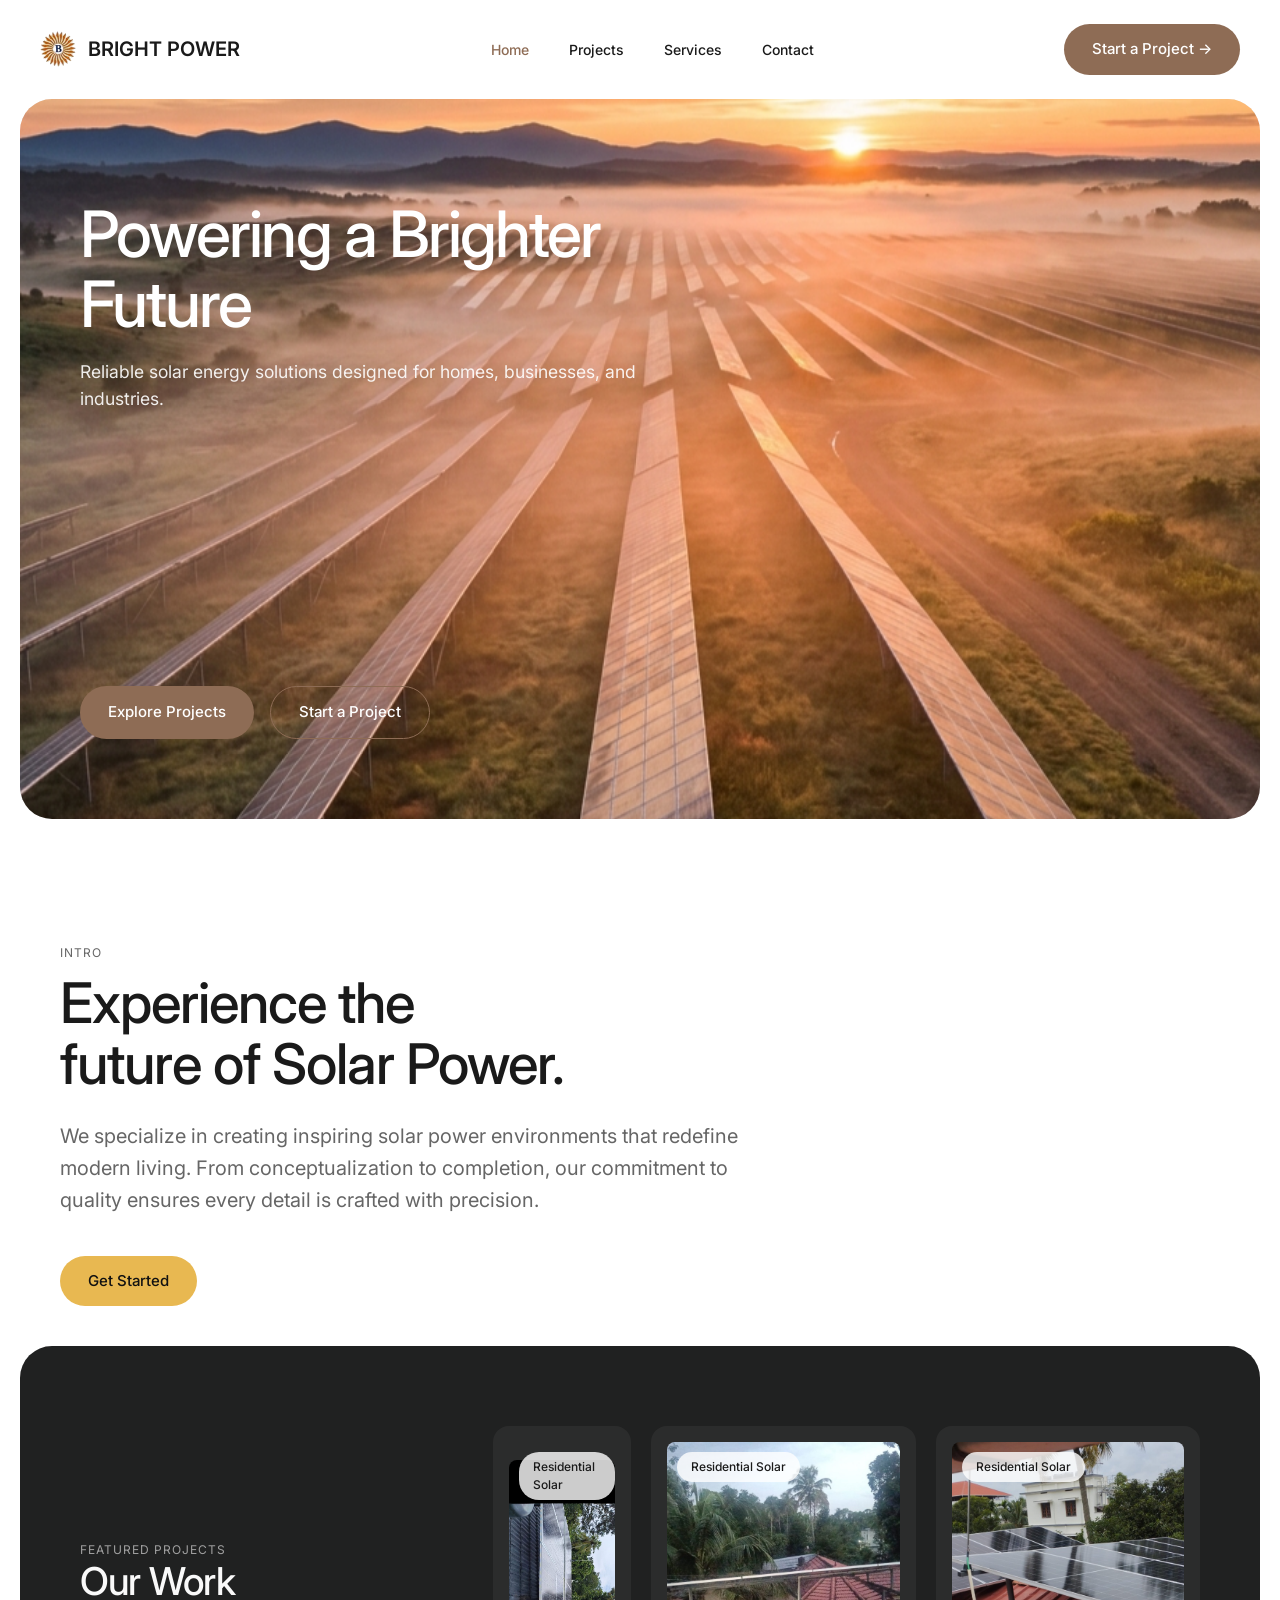
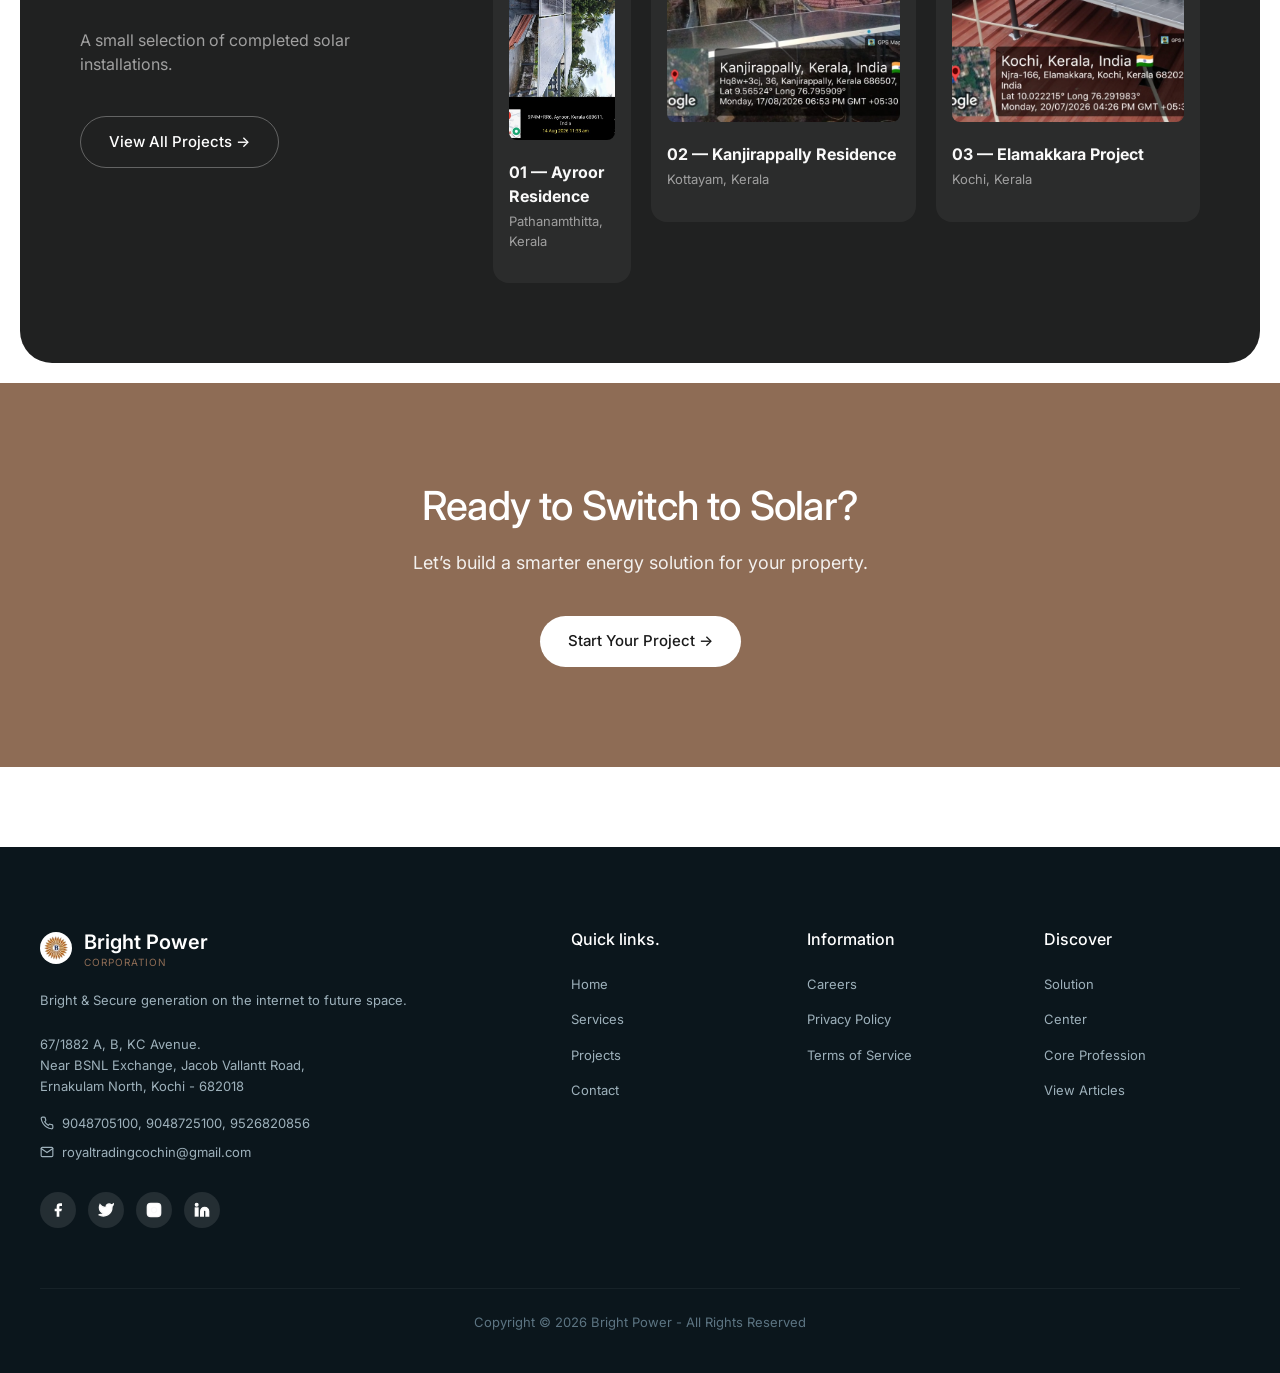
==== index.html @ 122bc117 "Initial commit with fully built Bright Power 2.0 website" ====
<!DOCTYPE html>
<html lang="en">
<head>
    <meta charset="UTF-8">
    <meta name="viewport" content="width=device-width, initial-scale=1.0">
    <title>Bright Power | Powering a Brighter Future</title>
    <meta name="description" content="Reliable solar energy solutions designed for homes, businesses, and industries.">
    <link rel="stylesheet" href="style.css">
</head>
<body>

    <div class="page-wrapper">
        <header>
            <a href="index.html" class="logo">
                <img src="logo.png" alt="Bright Power Logo" style="height: 36px; width: auto; object-fit: contain;">
                BRIGHT POWER
            </a>
            <nav class="nav-links">
                <a href="index.html" style="color: var(--accent);">Home</a>
                <a href="projects.html">Projects</a>
                <a href="services.html">Services</a>
                <a href="contact.html">Contact</a>
            </nav>
            <a href="contact.html" class="btn">Start a Project &rarr;</a>
        </header>

        <section class="hero">
            <img src="hero_sunrise_solar.jpg" alt="" class="hero-img">
            
            <div class="hero-content">
                <div class="hero-text">
                    <h1>Powering a Brighter Future</h1>
                    <p>Reliable solar energy solutions designed for homes, businesses, and industries.</p>
                </div>
                
                <div class="hero-overlays" style="margin-top: auto; padding-bottom: 20px;">
                    <div style="display: flex; gap: 16px;">
                        <a href="projects.html" class="btn">Explore Projects</a>
                        <a href="contact.html" class="btn" style="background: transparent; border: 1px solid var(--accent); color: #fff;">Start a Project</a>
                    </div>
                </div>
            </div>
        </section>

        <!-- Intro -->
        <section class="inner-header" style="padding: 100px 60px 40px; text-align: left; max-width: 1000px; margin: 0;">
            <span style="text-transform: uppercase; letter-spacing: 1px; font-size: 12px; color: var(--text-muted);">Intro</span>
            <h2 style="font-size: 56px; margin-top: 10px; line-height: 1.1; font-weight: 500; letter-spacing: -1px;">Experience the<br>future of Solar Power.</h2>
            <p style="color: var(--text-muted); font-size: 20px; margin-top: 24px; max-width: 700px; line-height: 1.6;">We specialize in creating inspiring solar power environments that redefine modern living. From conceptualization to completion, our commitment to quality ensures every detail is crafted with precision.</p>
            <a href="contact.html" class="btn" style="margin-top: 40px; display: inline-block; background-color: #E8B851; color: #111;">Get Started</a>
        </section>


        <!-- Featured Projects -->
        <section class="projects-section">
            <div class="proj-header">
                <span style="text-transform: uppercase; letter-spacing: 1px; font-size: 12px; color: #A0A0A0;">Featured Projects</span>
                <h2>Our Work</h2>
                <p>A small selection of completed solar installations.</p>
                <a href="projects.html" class="btn btn-outline" style="align-self: flex-start;">View All Projects &rarr;</a>
            </div>

            <div class="proj-cards">
                <a href="ayroor.html" style="display: block;">
                    <div class="p-card">
                        <span class="card-tag">Residential Solar</span>
                        <img src="ayroor_exterior.jpg" alt="Ayroor Residence">
                        <h4>01 — Ayroor Residence</h4>
                        <p>Pathanamthitta, Kerala</p>
                    </div>
                </a>
                
                <a href="kanjirappally.html" style="display: block;">
                    <div class="p-card">
                        <span class="card-tag">Residential Solar</span>
                        <img src="kanjirappally_exterior.jpg" alt="Kanjirappally Residence">
                        <h4>02 — Kanjirappally Residence</h4>
                        <p>Kottayam, Kerala</p>
                    </div>
                </a>

                <a href="elamakkara.html" style="display: block;">
                    <div class="p-card">
                        <span class="card-tag">Residential Solar</span>
                        <img src="elamakkara_exterior.jpg" alt="Elamakkara Project">
                        <h4>03 — Elamakkara Project</h4>
                        <p>Kochi, Kerala</p>
                    </div>
                </a>
            </div>
        </section>

        <!-- Closing CTA -->
        <section style="background-color: var(--accent); color: #fff; padding: 100px 60px; text-align: center;">
            <h2 style="font-size: 40px; margin-bottom: 20px;">Ready to Switch to Solar?</h2>
            <p style="font-size: 18px; margin-bottom: 40px; opacity: 0.9;">Let’s build a smarter energy solution for your property.</p>
            <a href="contact.html" class="btn" style="background: #fff; color: var(--text-dark);">Start Your Project &rarr;</a>
        </section>

        <!-- Footer -->
        <footer class="main-footer">
            <div class="footer-grid">
                <div class="footer-col">
                    <a href="index.html" class="logo">
                        <div style="background: #fff; border-radius: 50%; padding: 4px; display: inline-flex; align-items: center; justify-content: center; height: 32px; width: 32px;">
                            <img src="logo.png" alt="Bright Power Logo" style="height: 24px; width: auto;">
                        </div>
                        <div style="display: flex; flex-direction: column;">
                            <span>Bright Power</span>
                            <span style="font-size: 10px; font-weight: 400; color: var(--accent); letter-spacing: 1px; margin-top: -2px;">CORPORATION</span>
                        </div>
                    </a>
                    <p class="footer-tagline">Bright & Secure generation on the internet to future space.</p>
                    
                    <div class="footer-contact-info">
                        <p>
                            67/1882 A, B, KC Avenue.<br>
                            Near BSNL Exchange, Jacob Vallantt Road,<br>
                            Ernakulam North, Kochi - 682018
                        </p>
                        <p style="margin-top: 16px;">
                            <svg width="14" height="14" viewBox="0 0 24 24" fill="none" stroke="currentColor" stroke-width="2" stroke-linecap="round" stroke-linejoin="round" style="margin-top: 3px;"><path d="M22 16.92v3a2 2 0 0 1-2.18 2 19.79 19.79 0 0 1-8.63-3.07 19.5 19.5 0 0 1-6-6 19.79 19.79 0 0 1-3.07-8.67A2 2 0 0 1 4.11 2h3a2 2 0 0 1 2 1.72 12.84 12.84 0 0 0 .7 2.81 2 2 0 0 1-.45 2.11L8.09 9.91a16 16 0 0 0 6 6l1.27-1.27a2 2 0 0 1 2.11-.45 12.84 12.84 0 0 0 2.81.7A2 2 0 0 1 22 16.92z"></path></svg>
                            9048705100, 9048725100, 9526820856
                        </p>
                        <p>
                            <svg width="14" height="14" viewBox="0 0 24 24" fill="none" stroke="currentColor" stroke-width="2" stroke-linecap="round" stroke-linejoin="round" style="margin-top: 3px;"><path d="M4 4h16c1.1 0 2 .9 2 2v12c0 1.1-.9 2-2 2H4c-1.1 0-2-.9-2-2V6c0-1.1.9-2 2-2z"></path><polyline points="22,6 12,13 2,6"></polyline></svg>
                            <a href="mailto:royaltradingcochin@gmail.com">royaltradingcochin@gmail.com</a>
                        </p>
                    </div>

                    <div class="social-links">
                        <a href="https://www.facebook.com/share/1CF2pqu2Mk/?mibextid=wwXIfr" target="_blank" class="social-icon">
                            <svg viewBox="0 0 24 24" fill="currentColor" stroke="none"><path d="M18 2h-3a5 5 0 0 0-5 5v3H7v4h3v8h4v-8h3l1-4h-4V7a1 1 0 0 1 1-1h3z"></path></svg>
                        </a>
                        <a href="#" class="social-icon">
                            <svg viewBox="0 0 24 24" fill="none" stroke="currentColor" stroke-width="2"><path d="M23 3a10.9 10.9 0 0 1-3.14 1.53 4.48 4.48 0 0 0-7.86 3v1A10.66 10.66 0 0 1 3 4s-4 9 5 13a11.64 11.64 0 0 1-7 2c9 5 20 0 20-11.5a4.5 4.5 0 0 0-.08-.83A7.72 7.72 0 0 0 23 3z"></path></svg>
                        </a>
                        <a href="#" class="social-icon">
                            <svg viewBox="0 0 24 24" fill="none" stroke="currentColor" stroke-width="2"><rect x="2" y="2" width="20" height="20" rx="5" ry="5"></rect><path d="M16 11.37A4 4 0 1 1 12.63 8 4 4 0 0 1 16 11.37z"></path><line x1="17.5" y1="6.5" x2="17.51" y2="6.5"></line></svg>
                        </a>
                        <a href="#" class="social-icon">
                            <svg viewBox="0 0 24 24" fill="none" stroke="currentColor" stroke-width="2"><path d="M16 8a6 6 0 0 1 6 6v7h-4v-7a2 2 0 0 0-2-2 2 2 0 0 0-2 2v7h-4v-7a6 6 0 0 1 6-6z"></path><rect x="2" y="9" width="4" height="12"></rect><circle cx="4" cy="4" r="2"></circle></svg>
                        </a>
                    </div>
                </div>

                <div class="footer-col">
                    <h4>Quick links.</h4>
                    <ul class="footer-links">
                        <li><a href="index.html">Home</a></li>
                        <li><a href="services.html">Services</a></li>
                        <li><a href="projects.html">Projects</a></li>
                        <li><a href="contact.html">Contact</a></li>
                    </ul>
                </div>

                <div class="footer-col">
                    <h4>Information</h4>
                    <ul class="footer-links">
                        <li><a href="careers.html">Careers</a></li>
                        <li><a href="privacy.html">Privacy Policy</a></li>
                        <li><a href="terms.html">Terms of Service</a></li>
                    </ul>
                </div>

                <div class="footer-col">
                    <h4>Discover</h4>
                    <ul class="footer-links">
                        <li><a href="solution.html">Solution</a></li>
                        <li><a href="center.html">Center</a></li>
                        <li><a href="profession.html">Core Profession</a></li>
                        <li><a href="articles.html">View Articles</a></li>
                    </ul>
                </div>
            </div>

            <div class="footer-bottom">
                Copyright &copy; 2026 Bright Power - All Rights Reserved
            </div>
        </footer>
    </div>

    <script>
        document.addEventListener("scroll", function() {
            const heroImg = document.querySelector(".hero-img");
            if (heroImg) {
                const scrolled = window.scrollY;
                heroImg.style.transform = `scale(1.15) translateY(${scrolled * 0.4}px)`;
            }
        });
    </script>
</body>
</html>
---- style.css ----
@import url('https://fonts.googleapis.com/css2?family=Inter:wght@300;400;500;600&display=swap');

:root {
  --bg-outer: #C9D5D6;
  --bg-inner: #FFFFFF;
  --bg-light: #F4F4F4;
  --bg-dark: #202121;
  
  --accent: #8E6C55;
  --accent-hover: #735541;
  
  --text-dark: #1A1A1A;
  --text-muted: #666666;
  --text-light: #F9F9F9;
  
  --radius-lg: 32px;
  --radius-md: 16px;
  --radius-sm: 8px;
  
  --container-width: 1400px;
}

* {
  margin: 0;
  padding: 0;
  box-sizing: border-box;
}

body {
  font-family: 'Inter', sans-serif;
  background-color: var(--bg-inner);
  color: var(--text-dark);
  line-height: 1.5;
  padding: 0;
}

.page-wrapper {
  width: 100%;
  margin: 0;
  background-color: var(--bg-inner);
  border-radius: 0;
  overflow-x: hidden;
  box-shadow: none;
}

a {
  text-decoration: none;
  color: inherit;
}

img {
  max-width: 100%;
  display: block;
}

/* Typography */
h1 {
  font-size: clamp(3rem, 5vw, 4.5rem);
  font-weight: 500;
  line-height: 1.1;
  letter-spacing: -0.03em;
}

h2 {
  font-size: clamp(2rem, 3vw, 3rem);
  font-weight: 500;
  line-height: 1.15;
  letter-spacing: -0.02em;
}

/* Buttons */
.btn {
  display: inline-flex;
  align-items: center;
  justify-content: center;
  gap: 12px;
  background-color: var(--accent);
  color: #fff;
  padding: 14px 28px;
  border-radius: 40px;
  font-weight: 500;
  font-size: 15px;
  transition: all 0.3s ease;
  border: none;
  cursor: pointer;
}

.btn:hover {
  background-color: var(--accent-hover);
}

.btn-outline {
  background-color: transparent;
  border: 1px solid rgba(255,255,255,0.3);
  color: #fff;
}

.btn-outline:hover {
  background-color: rgba(255,255,255,0.1);
}

.icon-arrow {
  width: 16px;
  height: 16px;
}

/* Header */
header {
  display: flex;
  justify-content: space-between;
  align-items: center;
  padding: 24px 40px;
}

.logo {
  font-weight: 600;
  font-size: 20px;
  display: flex;
  align-items: center;
  gap: 12px;
}

.nav-links {
  display: flex;
  gap: 40px;
  font-size: 14px;
  font-weight: 500;
}

.nav-links a {
  color: var(--text-dark);
  transition: color 0.3s;
}

.nav-links a:hover {
  color: var(--accent);
}

/* Hero Section */
.hero {
  position: relative;
  margin: 0 20px 20px;
  border-radius: var(--radius-lg);
  overflow: hidden;
  height: 80vh;
  min-height: 600px;
  background-color: #eee;
}

.hero-img {
  width: 100%;
  height: 100%;
  object-fit: cover;
  transform: scale(1.15);
  will-change: transform;
}

.hero-content {
  position: absolute;
  top: 0;
  left: 0;
  width: 100%;
  height: 100%;
  padding: 60px;
  display: flex;
  flex-direction: column;
}

.hero-text {
  max-width: 600px;
  padding: 40px 0;
}

.hero-text h1 {
  color: #ffffff;
}

.hero-text p {
  margin: 20px 0 30px;
  font-size: 1.1rem;
  color: rgba(255, 255, 255, 0.9);
}

/* Hero Overlays */
.hero-overlays {
  margin-top: auto;
  display: flex;
  justify-content: space-between;
  align-items: flex-end;
  pointer-events: none;
}

.hero-overlays > * {
  pointer-events: auto;
}

.service-tags {
  display: flex;
  flex-wrap: wrap;
  gap: 12px;
  max-width: 400px;
}

.tag {
  background-color: rgba(255, 255, 255, 0.9);
  padding: 10px 20px;
  border-radius: 40px;
  font-size: 14px;
  font-weight: 500;
  box-shadow: 0 4px 10px rgba(0,0,0,0.05);
}

.mini-projects {
  display: flex;
  gap: 20px;
}

.mini-card {
  background: #fff;
  padding: 12px;
  border-radius: var(--radius-md);
  display: flex;
  align-items: center;
  gap: 16px;
  box-shadow: 0 10px 30px rgba(0,0,0,0.1);
}

.mini-card img {
  width: 80px;
  height: 80px;
  object-fit: cover;
  border-radius: var(--radius-sm);
}

.mini-card h4 {
  font-size: 14px;
  font-weight: 600;
  width: 120px;
}

/* Process Section */
.process-section {
  padding: 100px 60px;
  background-color: var(--bg-light);
}

.process-header h2 {
  max-width: 500px;
  margin-bottom: 20px;
}

.process-header p {
  color: var(--text-muted);
  max-width: 400px;
  margin-bottom: 60px;
}

.process-grid {
  display: grid;
  grid-template-columns: 1fr 1fr;
  gap: 60px;
  align-items: center;
}

.process-list {
  display: flex;
  flex-direction: column;
}

.process-item {
  display: flex;
  align-items: center;
  padding: 24px 30px;
  border-radius: var(--radius-sm);
  transition: background-color 0.3s;
  cursor: pointer;
}

.process-item:hover, .process-item.active {
  background-color: #E6E1DC; /* Soft bronze/beige */
}

.p-num {
  font-size: 16px;
  color: var(--text-muted);
  width: 50px;
}

.p-title {
  flex: 1;
  font-size: 18px;
  font-weight: 500;
}

.p-icon {
  width: 40px;
  height: 40px;
  border-radius: 50%;
  border: 1px solid var(--text-muted);
  display: flex;
  align-items: center;
  justify-content: center;
  color: var(--text-muted);
  transition: all 0.3s;
}

.process-item:hover .p-icon, .process-item.active .p-icon {
  background-color: var(--accent);
  border-color: var(--accent);
  color: #fff;
}

.process-image img {
  width: 100%;
  border-radius: var(--radius-lg);
  object-fit: cover;
  height: 500px;
}

/* Dark Projects Section */
.projects-section {
  background-color: var(--bg-dark);
  color: var(--text-light);
  margin: 0 20px 20px;
  padding: 80px 60px;
  border-radius: var(--radius-lg);
  display: grid;
  grid-template-columns: 1fr 2fr;
  gap: 60px;
}

.proj-header {
  display: flex;
  flex-direction: column;
  justify-content: center;
}

.proj-header h2 {
  margin-bottom: 24px;
}

.proj-header p {
  color: #A0A0A0;
  margin-bottom: 40px;
}

.proj-cards {
  display: flex;
  gap: 20px;
}

.p-card {
  flex: 1;
  background-color: rgba(255,255,255,0.05);
  border-radius: var(--radius-md);
  padding: 16px;
  display: flex;
  flex-direction: column;
  transition: transform 0.3s;
}

.p-card:hover {
  transform: translateY(-10px);
}

.p-card .card-tag {
  align-self: flex-start;
  background: rgba(255,255,255,0.8);
  color: var(--text-dark);
  padding: 6px 14px;
  border-radius: 20px;
  font-size: 12px;
  font-weight: 500;
  margin-bottom: -40px; /* pull image up slightly behind tag */
  z-index: 2;
  position: relative;
  margin-left: 10px;
  margin-top: 10px;
}

.p-card img {
  width: 100%;
  height: 280px;
  object-fit: cover;
  border-radius: var(--radius-sm);
  margin-bottom: 20px;
}

.p-card h4 {
  font-size: 16px;
  margin-bottom: 4px;
}

.p-card p {
  font-size: 13px;
  color: #A0A0A0;
  margin-bottom: 16px;
}

.p-link {
  font-size: 13px;
  color: #fff;
  display: flex;
  align-items: center;
  justify-content: space-between;
  border-top: 1px solid rgba(255,255,255,0.1);
  padding-top: 16px;
  margin-top: auto;
}

/* Generic Layout specific to inner pages */
.inner-header {
  padding: 60px;
  text-align: center;
  max-width: 800px;
  margin: 0 auto;
}

.inner-content {
  padding: 0 60px 80px;
}

/* Contact Specific */
.contact-grid {
  display: grid;
  grid-template-columns: 1fr 1fr;
  gap: 60px;
}

.form-field {
  margin-bottom: 24px;
}

.form-field label {
  display: block;
  font-size: 14px;
  font-weight: 500;
  margin-bottom: 8px;
}

.form-field input, .form-field textarea {
  width: 100%;
  padding: 16px;
  background-color: var(--bg-light);
  border: 1px solid transparent;
  border-radius: var(--radius-sm);
  font-family: inherit;
  font-size: 15px;
  transition: border-color 0.3s;
}

.form-field input:focus, .form-field textarea:focus {
  outline: none;
  border-color: var(--accent);
}

/* Subsidy Process */
.subsidy-process-section {
    padding: 80px 60px;
}

.subsidy-container {
    background-color: #F7F9F7;
    border-radius: 32px;
    padding: 60px 40px;
    margin: 0 auto;
    max-width: 1200px;
}

.subsidy-row {
    display: flex;
    justify-content: space-between;
    align-items: center;
    flex-wrap: nowrap;
}

.subsidy-divider {
    border-top: 1px dashed #D6DED6;
    margin: 40px 0;
}

.subsidy-step {
    display: flex;
    flex-direction: column;
    align-items: center;
    text-align: center;
    flex: 1;
    padding: 0 10px;
}

.step-num {
    font-size: 32px;
    font-weight: 600;
    color: #9CB2A1;
    margin-bottom: 8px;
}

.step-name {
    font-size: 14px;
    font-weight: 500;
    color: #1E4633;
    line-height: 1.3;
}

.step-arrow {
    color: #E8B851;
    font-size: 20px;
    margin-top: -20px;
}

.highlight-step .step-num,
.highlight-step .step-name {
    color: #E8B851;
}

/* Footer */
.main-footer {
  background-color: #0b161c;
  color: var(--text-light);
  padding: 80px 40px 40px;
  margin-top: 80px;
}

.footer-grid {
  display: grid;
  grid-template-columns: 2.5fr 1fr 1fr 1fr;
  gap: 40px;
  max-width: 1400px;
  margin: 0 auto;
}

.footer-col h4 {
  font-size: 16px;
  margin-bottom: 24px;
  color: #fff;
  font-weight: 500;
}

.footer-col .logo {
  display: flex;
  align-items: center;
  gap: 12px;
  font-weight: 600;
  font-size: 20px;
  color: #fff;
  margin-bottom: 20px;
}

.footer-tagline {
  font-size: 13px;
  color: #9eb1bb;
  margin-bottom: 24px;
  line-height: 1.6;
}

.footer-contact-info {
  font-size: 13px;
  color: #9eb1bb;
  margin-bottom: 24px;
  line-height: 1.6;
}

.footer-contact-info p {
  margin-bottom: 8px;
  display: flex;
  align-items: flex-start;
  gap: 8px;
}

.social-links {
  display: flex;
  gap: 12px;
  margin-top: 30px;
}

.social-icon {
  width: 36px;
  height: 36px;
  border-radius: 50%;
  background: rgba(255, 255, 255, 0.1);
  display: flex;
  align-items: center;
  justify-content: center;
  transition: background 0.3s;
}

.social-icon:hover {
  background: rgba(255, 255, 255, 0.2);
}

.social-icon svg {
  width: 16px;
  height: 16px;
  fill: #fff;
}

.footer-links {
  list-style: none;
  font-size: 13px;
  color: #9eb1bb;
}

.footer-links li {
  margin-bottom: 16px;
}

.footer-links a {
  transition: color 0.3s;
}

.footer-links a:hover {
  color: #fff;
}

.footer-bottom {
  max-width: 1400px;
  margin: 60px auto 0;
  padding-top: 24px;
  border-top: 1px solid rgba(255, 255, 255, 0.05);
  text-align: center;
  font-size: 13px;
  color: #5c7482;
}

@media (max-width: 992px) {
  .process-grid, .projects-section, .contact-grid, .footer-grid, .project-details-container {
    grid-template-columns: 1fr;
  }
  .hero-overlays {
    flex-direction: column;
    align-items: flex-start;
    gap: 20px;
  }
  .mini-projects {
    flex-direction: column;
  }
  .nav-links {
    display: none;
  }
  .subsidy-row {
      flex-direction: column;
      gap: 30px;
  }
  .step-arrow {
      transform: rotate(90deg);
      margin: 10px 0;
  }
  .subsidy-divider {
      display: none;
  }
}
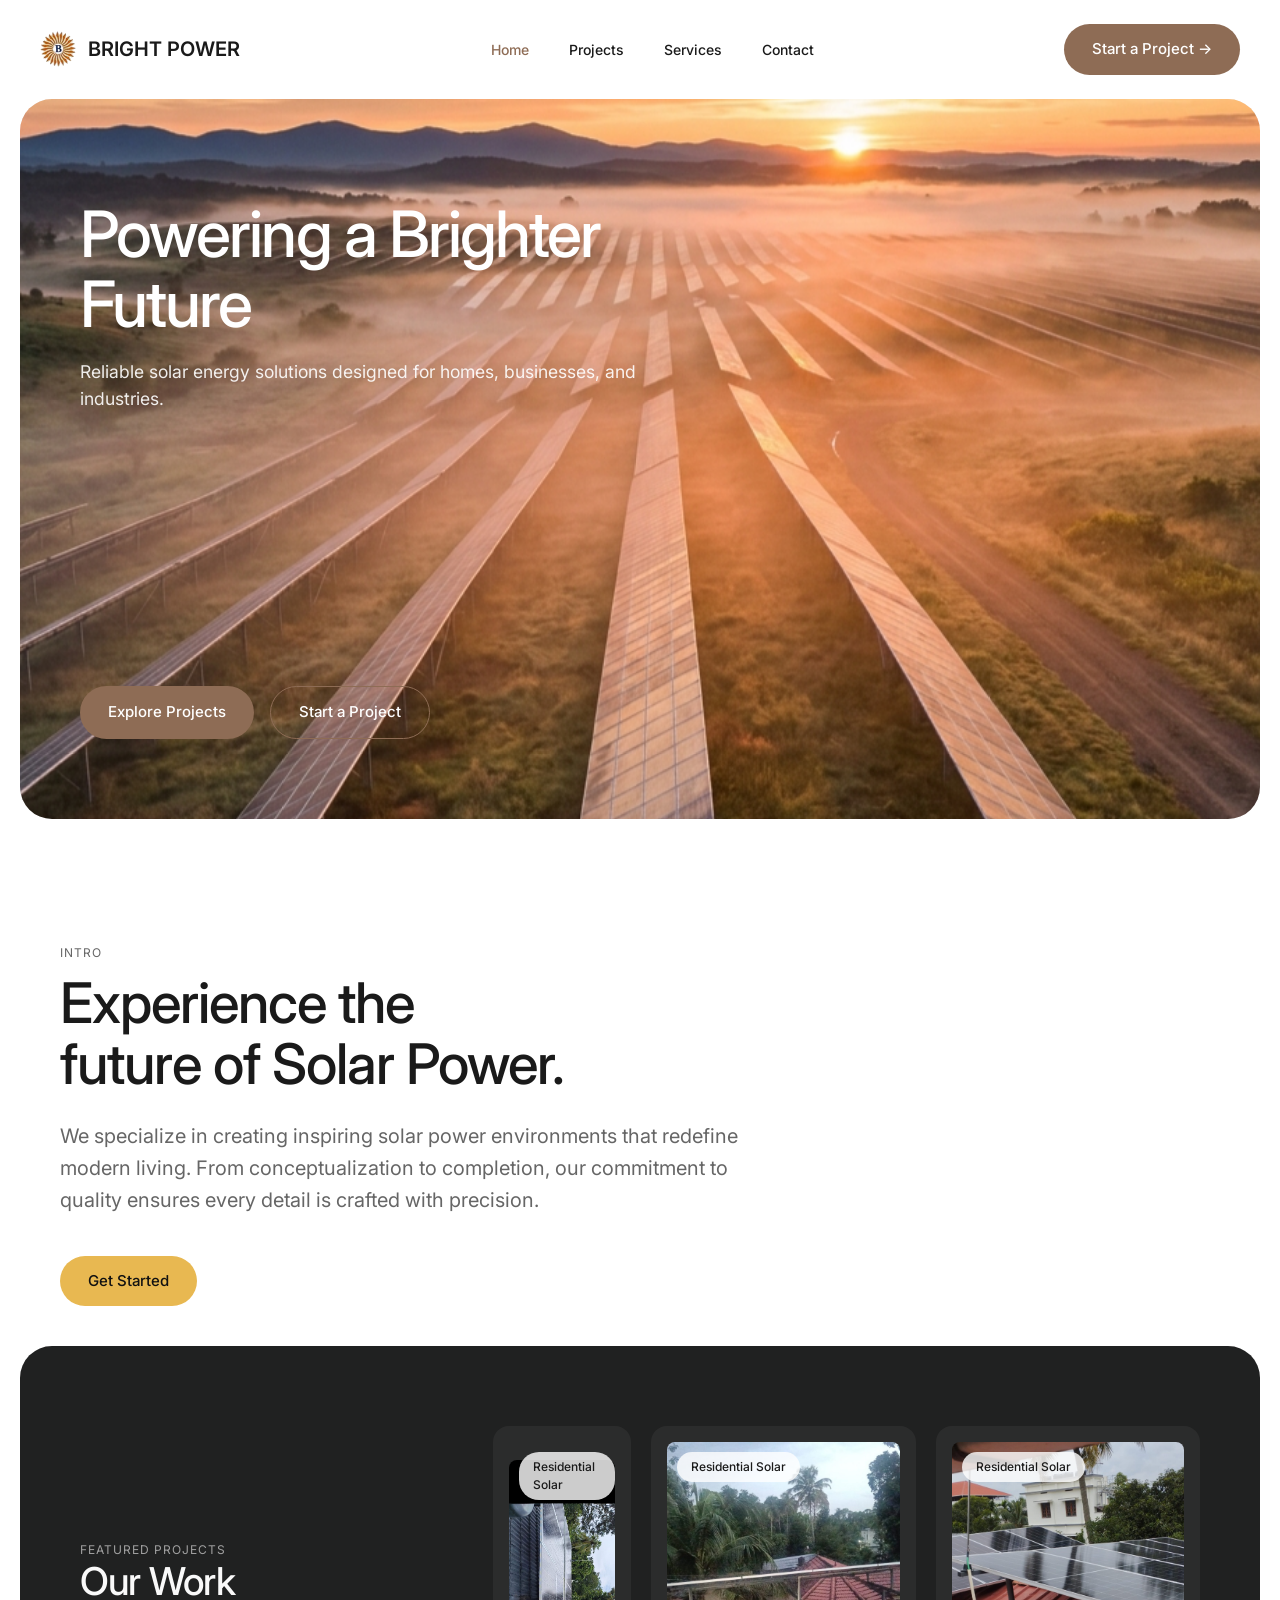
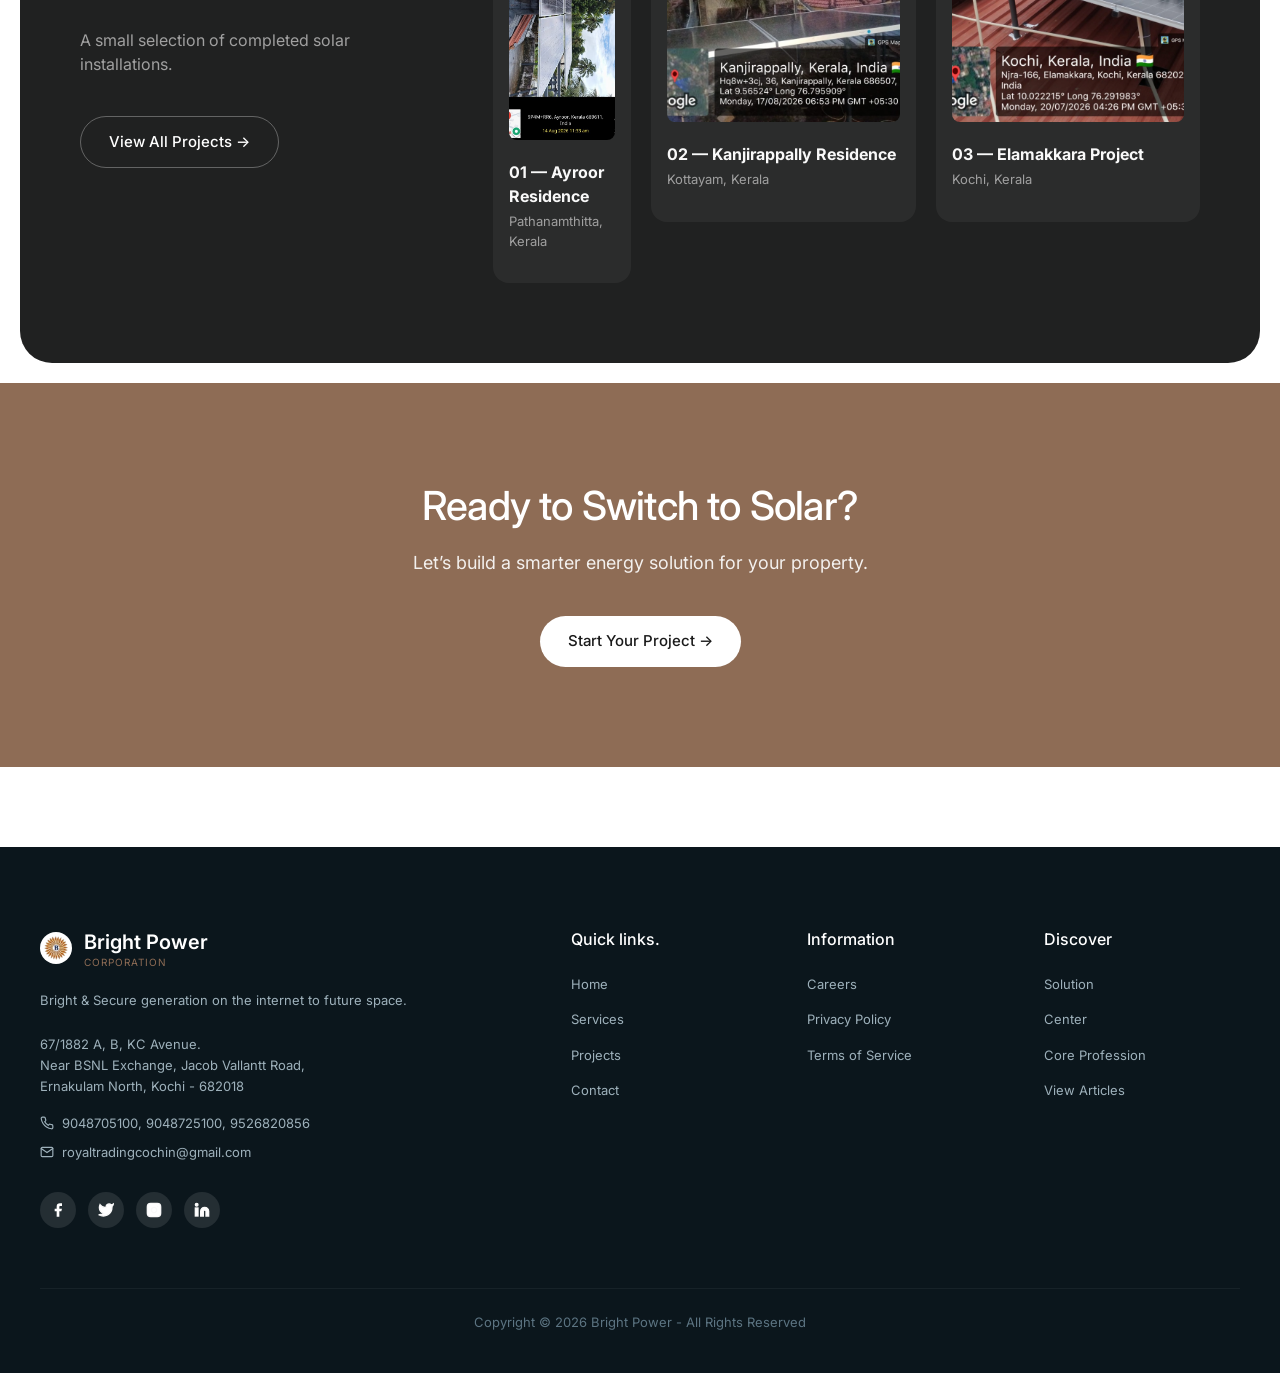
==== commit 69d0db2b: "feat: update social media links with valid Instagram URL across all pages" ====
--- a/index.html
+++ b/index.html
@@ -135,8 +135,8 @@
                         <a href="#" class="social-icon">
                             <svg viewBox="0 0 24 24" fill="none" stroke="currentColor" stroke-width="2"><path d="M23 3a10.9 10.9 0 0 1-3.14 1.53 4.48 4.48 0 0 0-7.86 3v1A10.66 10.66 0 0 1 3 4s-4 9 5 13a11.64 11.64 0 0 1-7 2c9 5 20 0 20-11.5a4.5 4.5 0 0 0-.08-.83A7.72 7.72 0 0 0 23 3z"></path></svg>
                         </a>
-                        <a href="#" class="social-icon">
-                            <svg viewBox="0 0 24 24" fill="none" stroke="currentColor" stroke-width="2"><rect x="2" y="2" width="20" height="20" rx="5" ry="5"></rect><path d="M16 11.37A4 4 0 1 1 12.63 8 4 4 0 0 1 16 11.37z"></path><line x1="17.5" y1="6.5" x2="17.51" y2="6.5"></line></svg>
+                        <a href="https://www.instagram.com/bright__solar?stkn=MThpdmZjdDZzMGtzcQ==" target="_blank" class="social-icon">
+                            <svg viewBox="0 0 24 24" fill="none" stroke="currentColor" stroke-width="2" stroke-linecap="round" stroke-linejoin="round"><rect x="2" y="2" width="20" height="20" rx="5" ry="5"></rect><path d="M16 11.37A4 4 0 1 1 12.63 8 4 4 0 0 1 16 11.37z"></path><line x1="17.5" y1="6.5" x2="17.51" y2="6.5"></line></svg>
                         </a>
                         <a href="#" class="social-icon">
                             <svg viewBox="0 0 24 24" fill="none" stroke="currentColor" stroke-width="2"><path d="M16 8a6 6 0 0 1 6 6v7h-4v-7a2 2 0 0 0-2-2 2 2 0 0 0-2 2v7h-4v-7a6 6 0 0 1 6-6z"></path><rect x="2" y="9" width="4" height="12"></rect><circle cx="4" cy="4" r="2"></circle></svg>
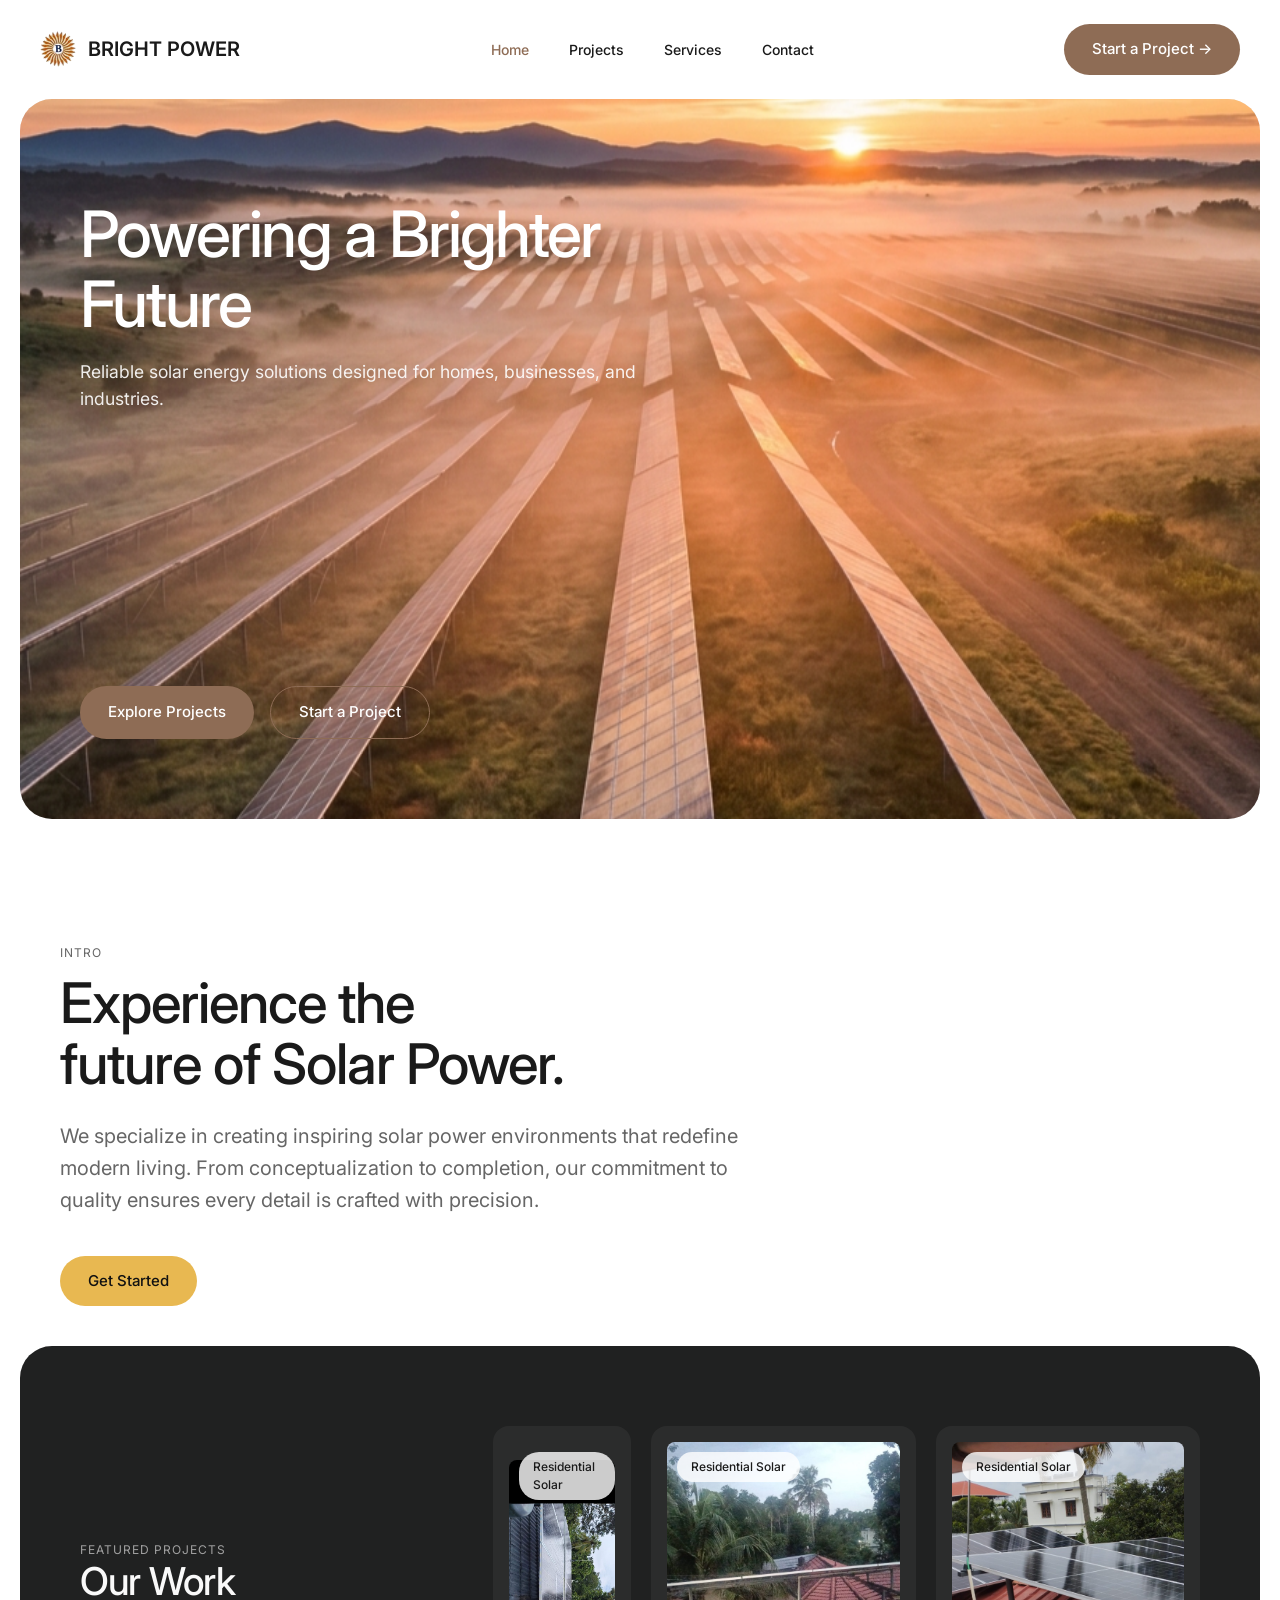
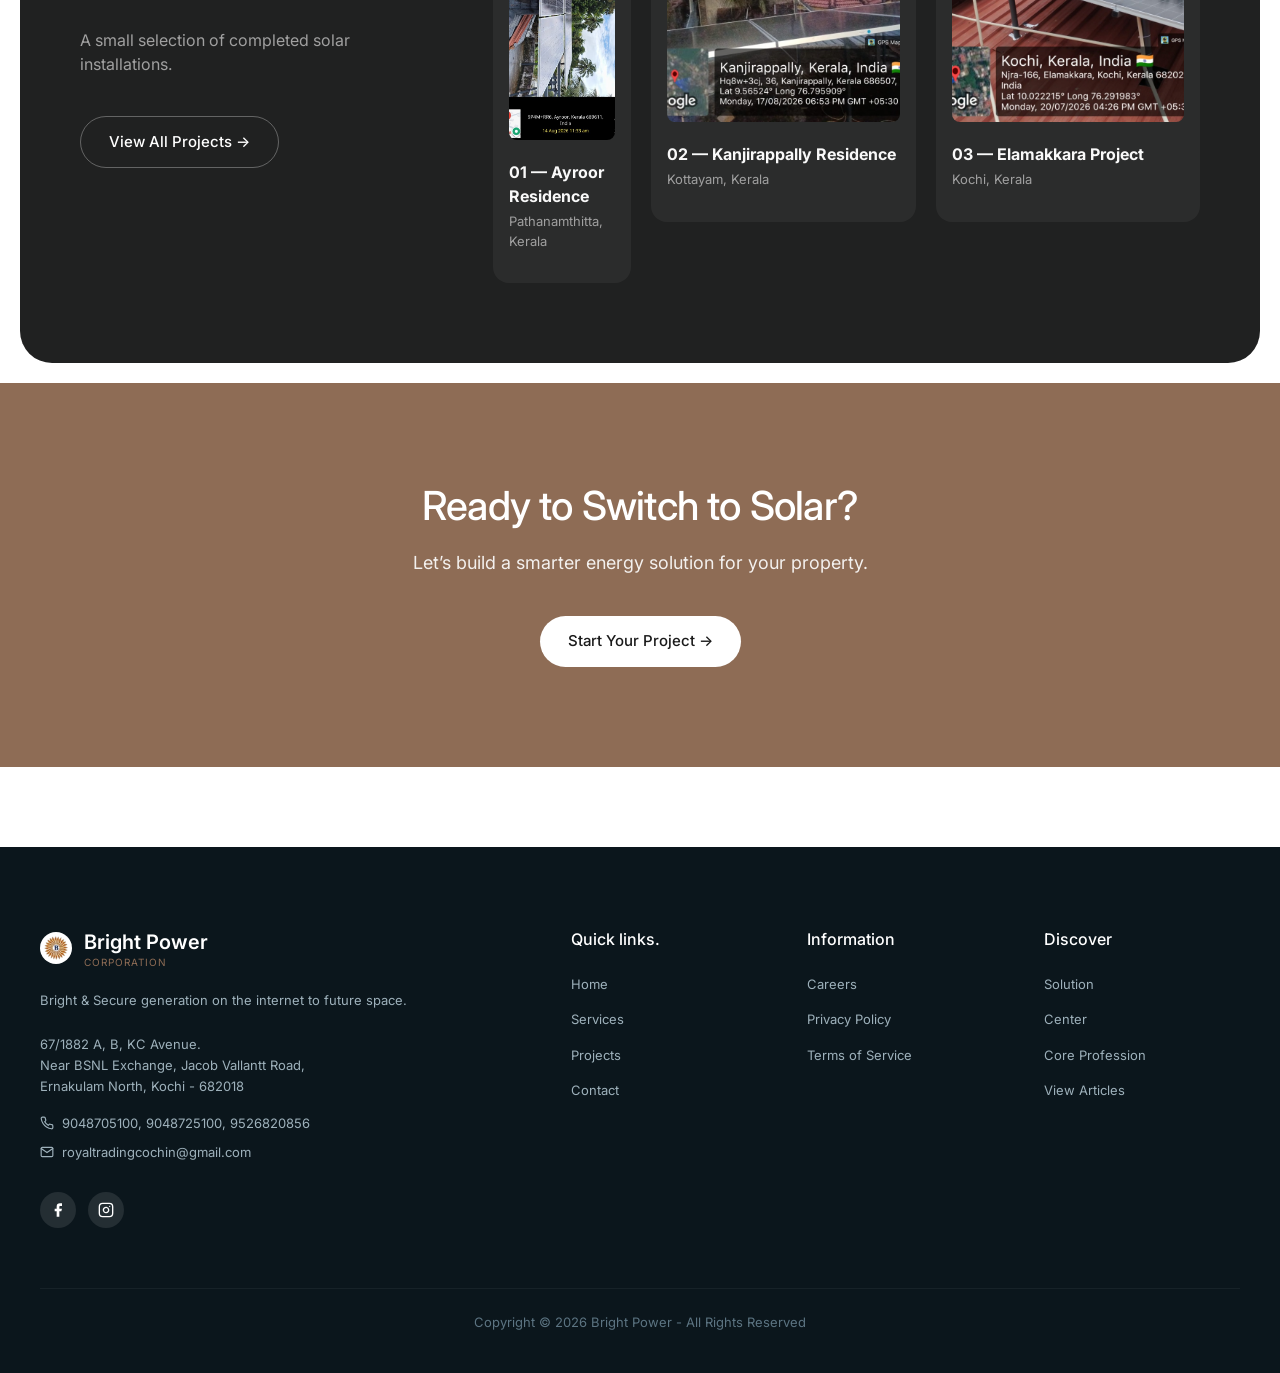
==== commit 8956ceec: "refactor: remove unused social links and update icon color styling" ====
--- a/index.html
+++ b/index.html
@@ -132,14 +132,8 @@
                         <a href="https://www.facebook.com/share/1CF2pqu2Mk/?mibextid=wwXIfr" target="_blank" class="social-icon">
                             <svg viewBox="0 0 24 24" fill="currentColor" stroke="none"><path d="M18 2h-3a5 5 0 0 0-5 5v3H7v4h3v8h4v-8h3l1-4h-4V7a1 1 0 0 1 1-1h3z"></path></svg>
                         </a>
-                        <a href="#" class="social-icon">
-                            <svg viewBox="0 0 24 24" fill="none" stroke="currentColor" stroke-width="2"><path d="M23 3a10.9 10.9 0 0 1-3.14 1.53 4.48 4.48 0 0 0-7.86 3v1A10.66 10.66 0 0 1 3 4s-4 9 5 13a11.64 11.64 0 0 1-7 2c9 5 20 0 20-11.5a4.5 4.5 0 0 0-.08-.83A7.72 7.72 0 0 0 23 3z"></path></svg>
-                        </a>
                         <a href="https://www.instagram.com/bright__solar?stkn=MThpdmZjdDZzMGtzcQ==" target="_blank" class="social-icon">
                             <svg viewBox="0 0 24 24" fill="none" stroke="currentColor" stroke-width="2" stroke-linecap="round" stroke-linejoin="round"><rect x="2" y="2" width="20" height="20" rx="5" ry="5"></rect><path d="M16 11.37A4 4 0 1 1 12.63 8 4 4 0 0 1 16 11.37z"></path><line x1="17.5" y1="6.5" x2="17.51" y2="6.5"></line></svg>
-                        </a>
-                        <a href="#" class="social-icon">
-                            <svg viewBox="0 0 24 24" fill="none" stroke="currentColor" stroke-width="2"><path d="M16 8a6 6 0 0 1 6 6v7h-4v-7a2 2 0 0 0-2-2 2 2 0 0 0-2 2v7h-4v-7a6 6 0 0 1 6-6z"></path><rect x="2" y="9" width="4" height="12"></rect><circle cx="4" cy="4" r="2"></circle></svg>
                         </a>
                     </div>
                 </div>
--- a/style.css
+++ b/style.css
@@ -582,6 +582,7 @@
   align-items: center;
   justify-content: center;
   transition: background 0.3s;
+  color: #fff;
 }
 
 .social-icon:hover {
@@ -591,7 +592,6 @@
 .social-icon svg {
   width: 16px;
   height: 16px;
-  fill: #fff;
 }
 
 .footer-links {
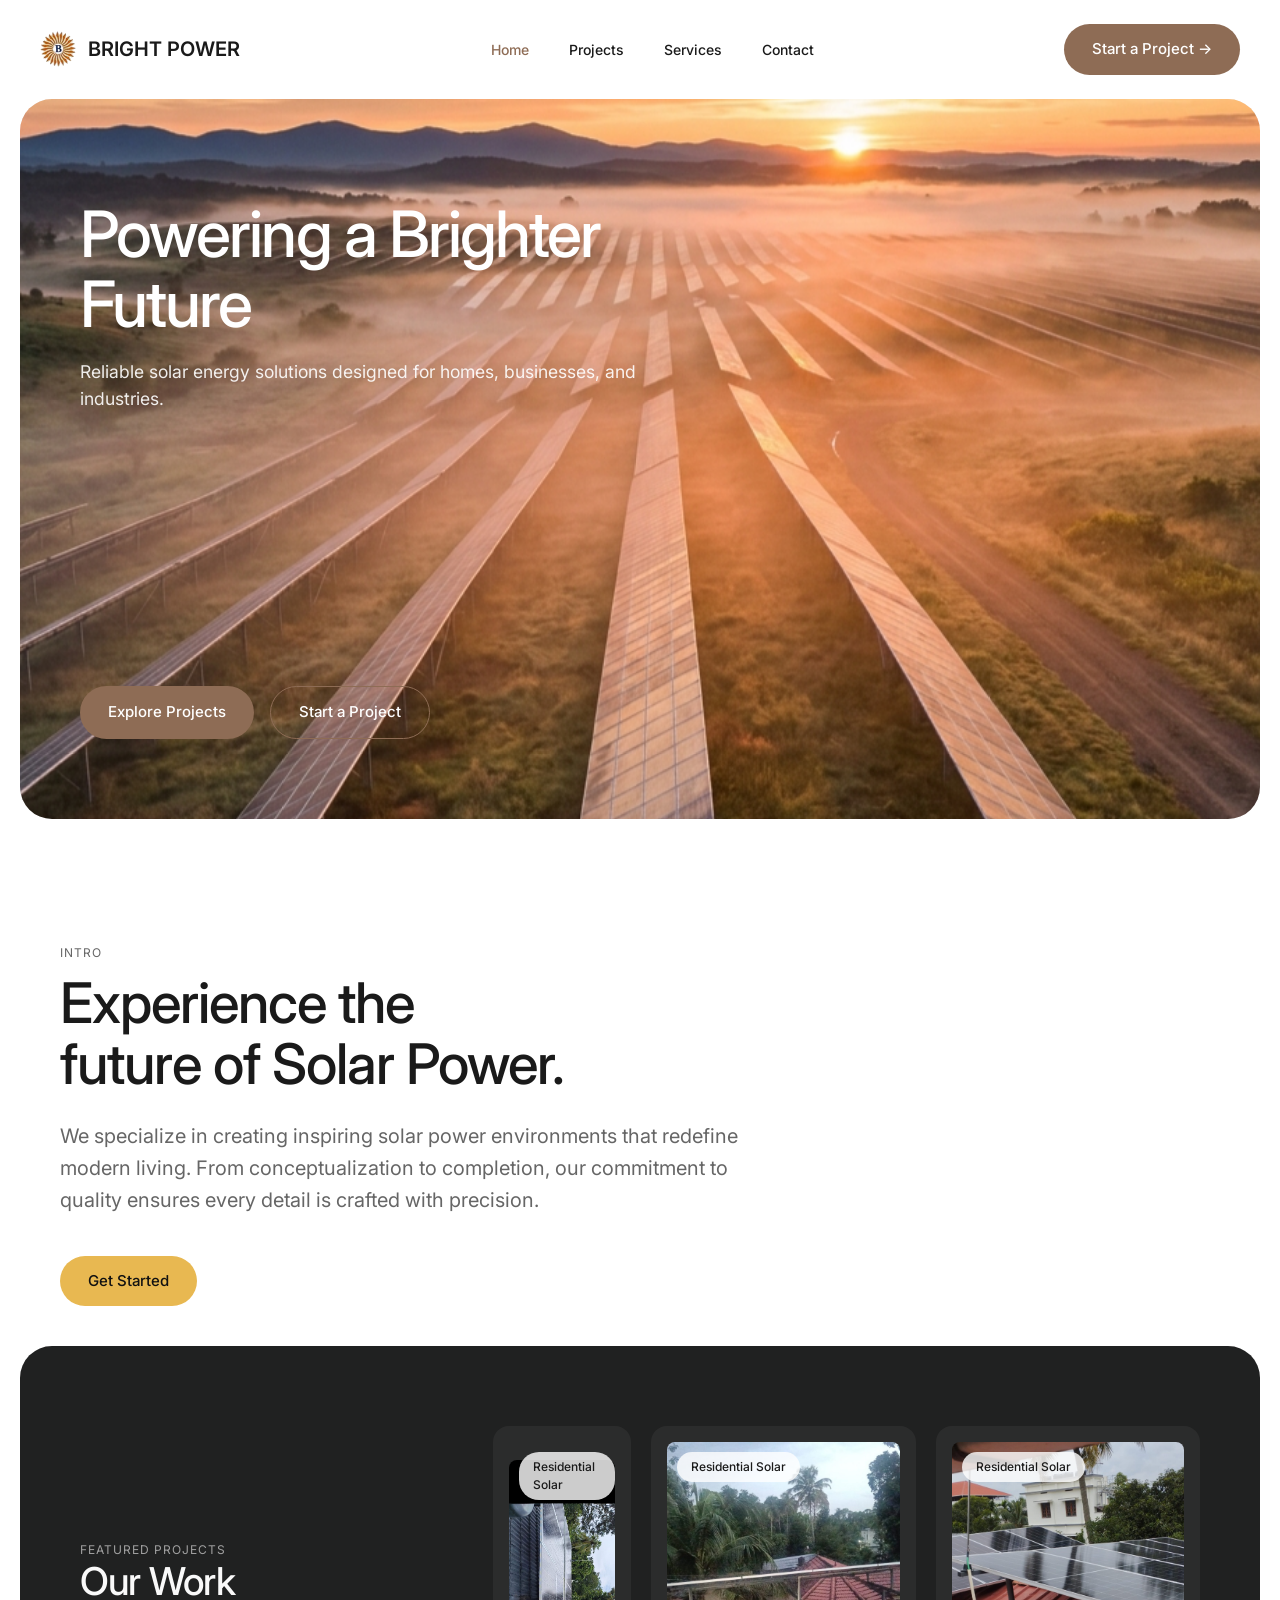
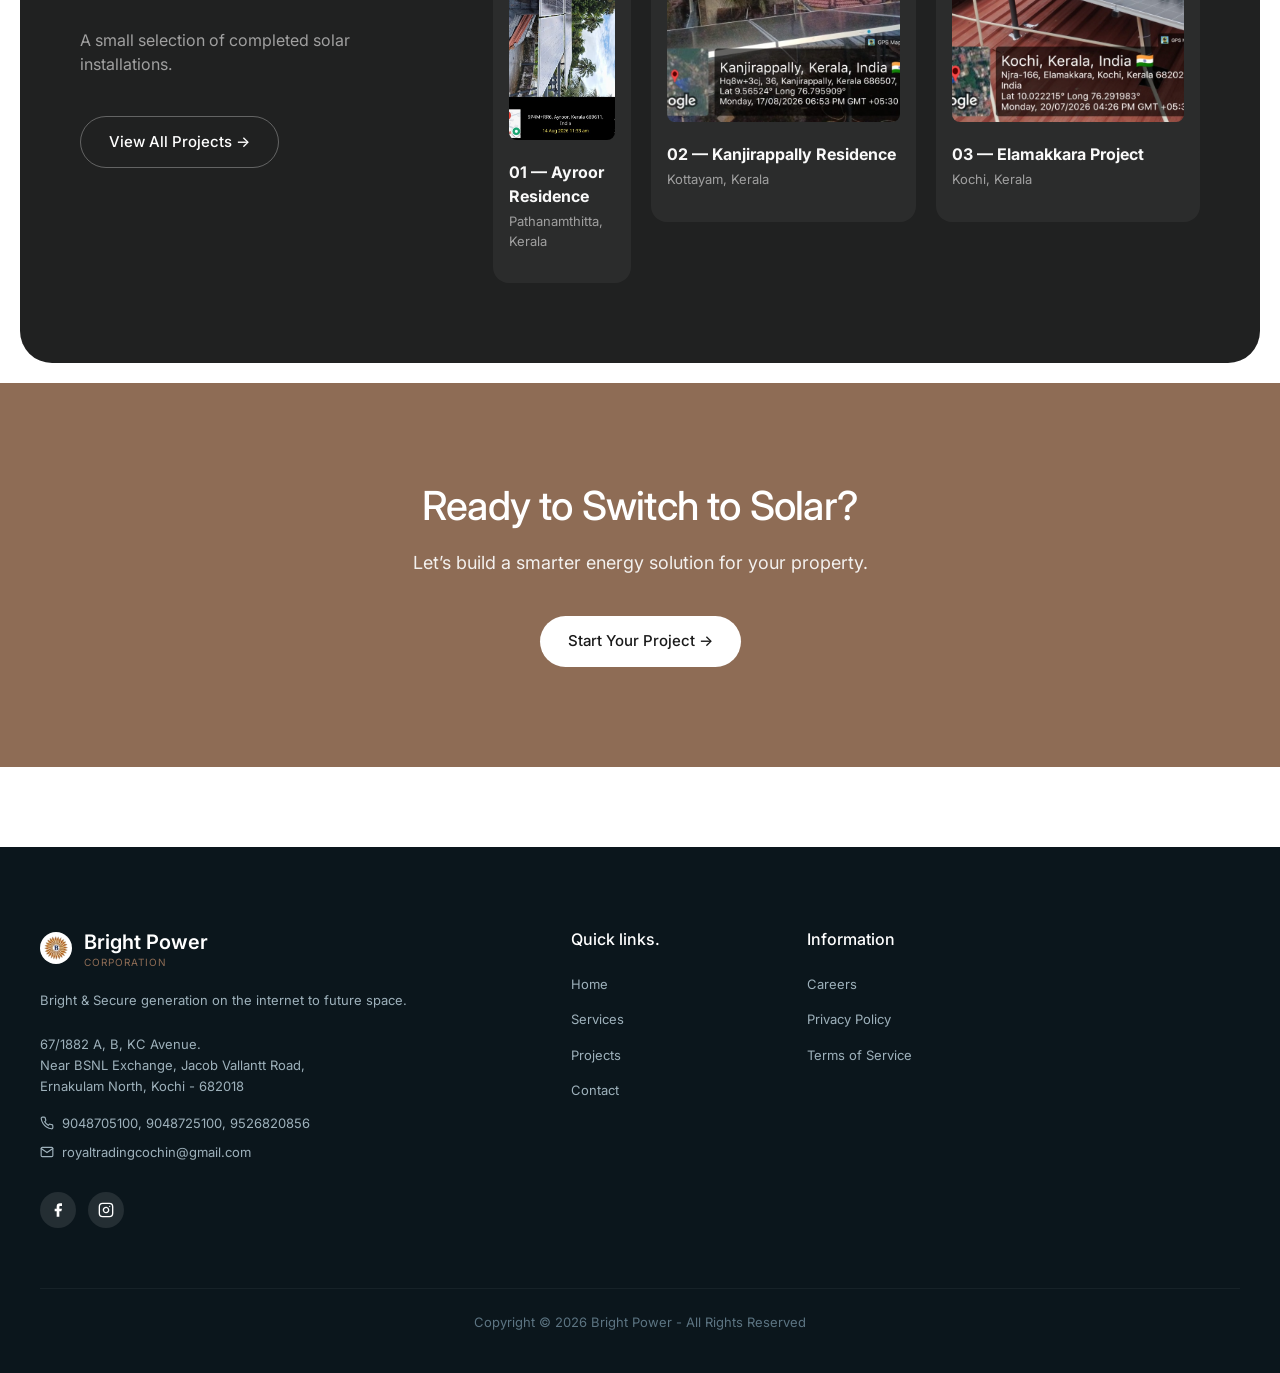
==== commit 8ac191e4: "refactor: remove Discover column from footer across all pages" ====
--- a/index.html
+++ b/index.html
@@ -22,6 +22,9 @@
                 <a href="contact.html">Contact</a>
             </nav>
             <a href="contact.html" class="btn">Start a Project &rarr;</a>
+            <button class="menu-toggle" aria-label="Toggle navigation">
+                <svg viewBox="0 0 24 24" fill="none" stroke-width="2" stroke-linecap="round" stroke-linejoin="round"><line x1="3" y1="12" x2="21" y2="12"></line><line x1="3" y1="6" x2="21" y2="6"></line><line x1="3" y1="18" x2="21" y2="18"></line></svg>
+            </button>
         </header>
 
         <section class="hero">
@@ -157,15 +160,6 @@
                     </ul>
                 </div>
 
-                <div class="footer-col">
-                    <h4>Discover</h4>
-                    <ul class="footer-links">
-                        <li><a href="solution.html">Solution</a></li>
-                        <li><a href="center.html">Center</a></li>
-                        <li><a href="profession.html">Core Profession</a></li>
-                        <li><a href="articles.html">View Articles</a></li>
-                    </ul>
-                </div>
             </div>
 
             <div class="footer-bottom">
@@ -183,5 +177,16 @@
             }
         });
     </script>
+    <script>
+        document.addEventListener('DOMContentLoaded', () => {
+            const menuToggle = document.querySelector('.menu-toggle');
+            const navLinks = document.querySelector('.nav-links');
+            if (menuToggle && navLinks) {
+                menuToggle.addEventListener('click', () => {
+                    navLinks.classList.toggle('active');
+                });
+            }
+        });
+    </script>
 </body>
 </html>
--- a/style.css
+++ b/style.css
@@ -622,6 +622,19 @@
   color: #5c7482;
 }
 
+.menu-toggle {
+  display: none;
+  background: none;
+  border: none;
+  cursor: pointer;
+  padding: 8px;
+}
+.menu-toggle svg {
+  width: 28px;
+  height: 28px;
+  stroke: var(--text-dark);
+}
+
 @media (max-width: 992px) {
   .process-grid, .projects-section, .contact-grid, .footer-grid, .project-details-container {
     grid-template-columns: 1fr;
@@ -634,9 +647,73 @@
   .mini-projects {
     flex-direction: column;
   }
+  
+  .proj-cards {
+    flex-direction: column;
+    padding-left: 20px !important;
+    padding-right: 20px !important;
+  }
+  
+  div[style*="padding: 0 60px"] {
+    padding-left: 20px !important;
+    padding-right: 20px !important;
+  }
+  
+  .menu-toggle {
+    display: block;
+    z-index: 1001;
+  }
+  
+  header .btn {
+    display: none;
+  }
+
   .nav-links {
-    display: none;
-  }
+    position: fixed;
+    top: 0;
+    right: -100%;
+    width: 250px;
+    height: 100vh;
+    background: #fff;
+    flex-direction: column;
+    padding: 80px 40px;
+    box-shadow: -5px 0 30px rgba(0,0,0,0.1);
+    transition: right 0.3s ease;
+    z-index: 1000;
+  }
+
+  .nav-links.active {
+    right: 0;
+  }
+  
+  /* Mobile Spacing Overrides */
+  section, .inner-header, .projects-section, .subsidy-process-section, .project-details-container {
+    padding-left: 20px !important;
+    padding-right: 20px !important;
+  }
+  
+  section[style*="padding: 100px"], .inner-header {
+    padding-top: 60px !important;
+    padding-bottom: 60px !important;
+  }
+
+  .hero {
+    min-height: 400px;
+    height: auto;
+  }
+
+  .hero-content {
+    padding: 40px 20px !important;
+  }
+  
+  header {
+    padding: 20px !important;
+  }
+  
+  .project-overview, .project-sidebar {
+    padding: 30px !important;
+  }
+
   .subsidy-row {
       flex-direction: column;
       gap: 30px;
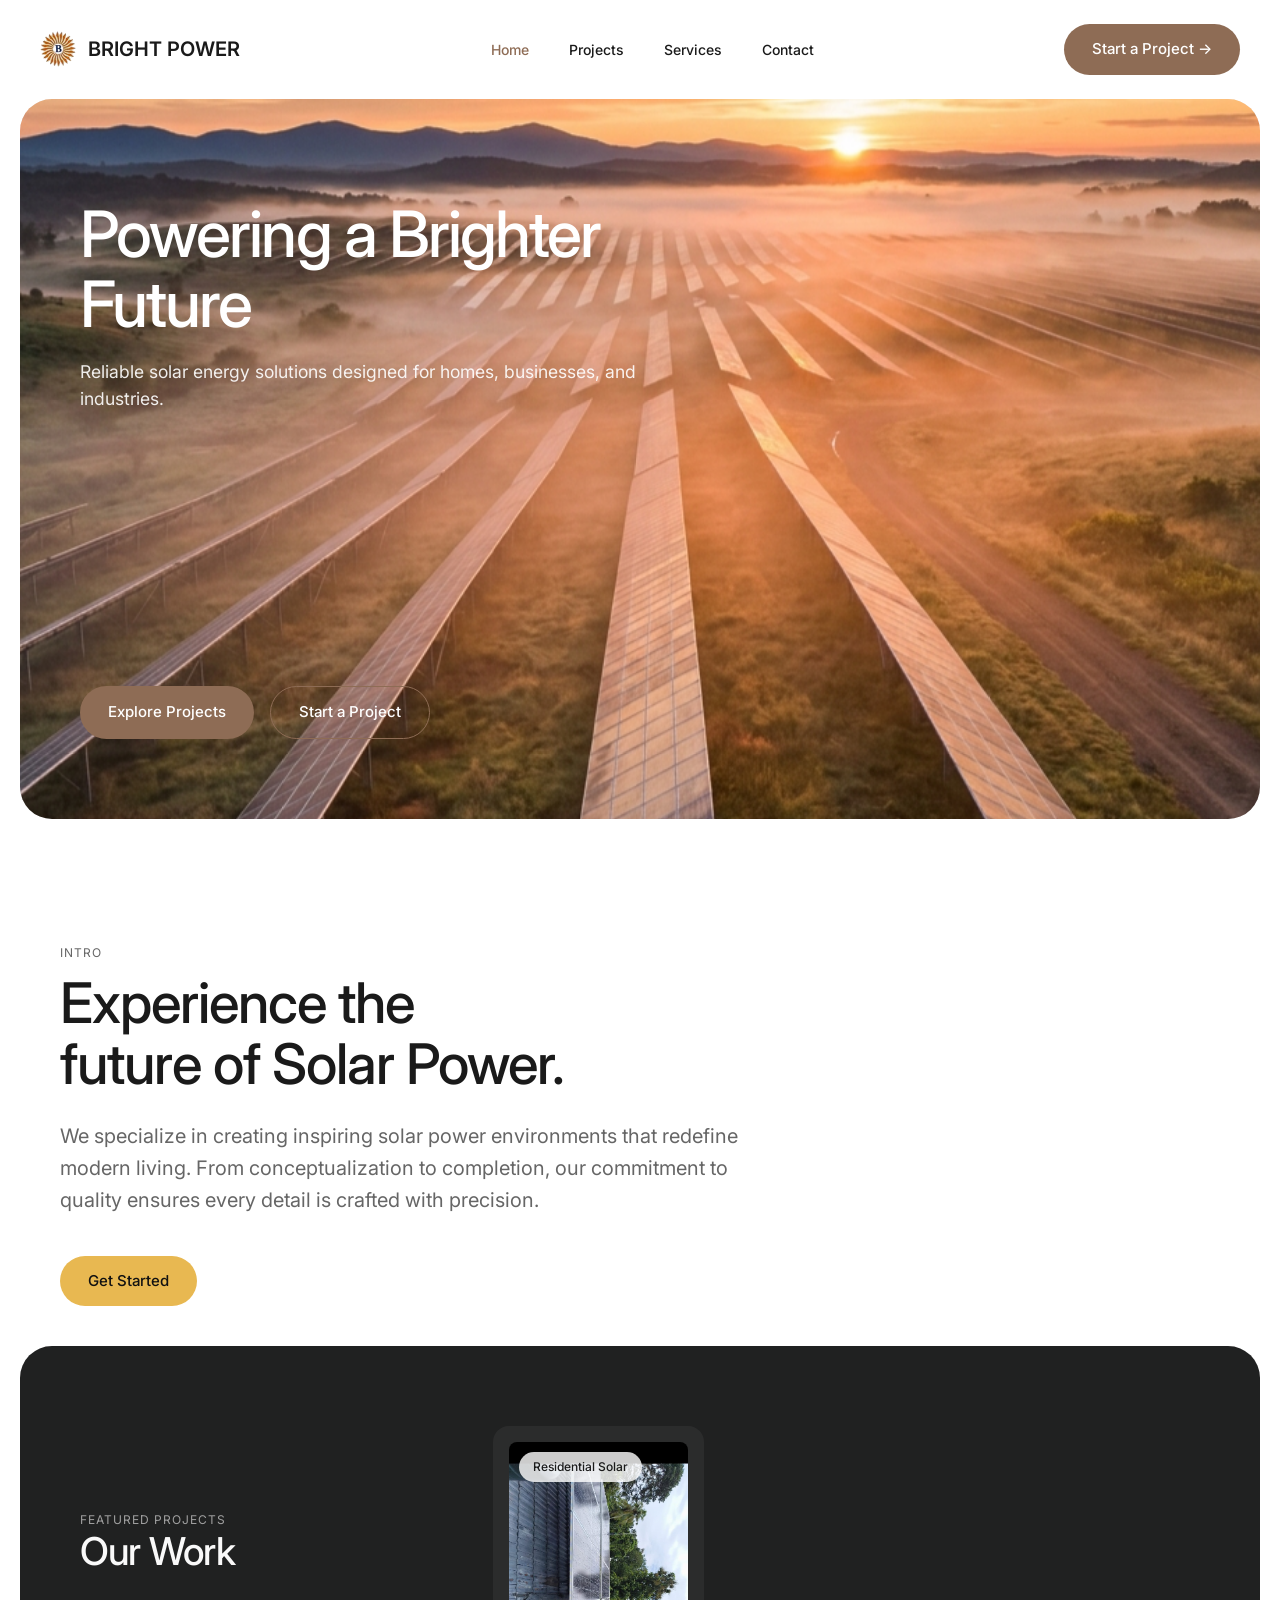
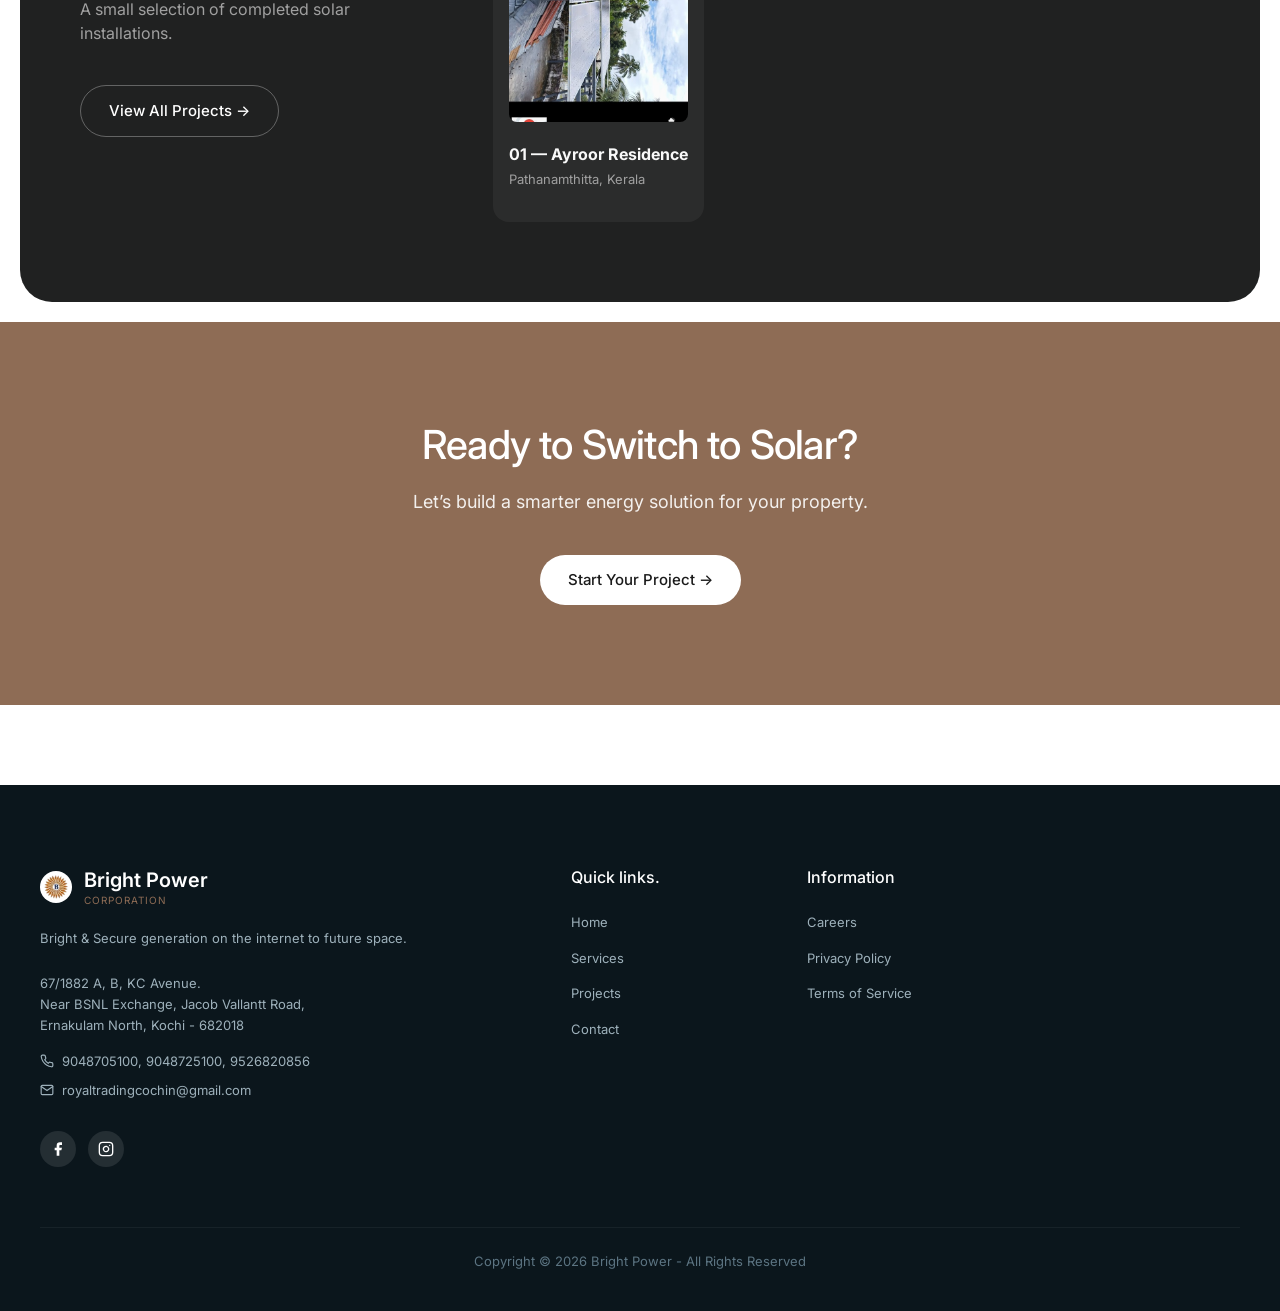
==== commit a04cdc19: "refactor: remove Kanjirappally and Elamakkara project cards" ====
--- a/index.html
+++ b/index.html
@@ -70,24 +70,6 @@
                         <img src="ayroor_exterior.jpg" alt="Ayroor Residence">
                         <h4>01 — Ayroor Residence</h4>
                         <p>Pathanamthitta, Kerala</p>
-                    </div>
-                </a>
-                
-                <a href="kanjirappally.html" style="display: block;">
-                    <div class="p-card">
-                        <span class="card-tag">Residential Solar</span>
-                        <img src="kanjirappally_exterior.jpg" alt="Kanjirappally Residence">
-                        <h4>02 — Kanjirappally Residence</h4>
-                        <p>Kottayam, Kerala</p>
-                    </div>
-                </a>
-
-                <a href="elamakkara.html" style="display: block;">
-                    <div class="p-card">
-                        <span class="card-tag">Residential Solar</span>
-                        <img src="elamakkara_exterior.jpg" alt="Elamakkara Project">
-                        <h4>03 — Elamakkara Project</h4>
-                        <p>Kochi, Kerala</p>
                     </div>
                 </a>
             </div>
